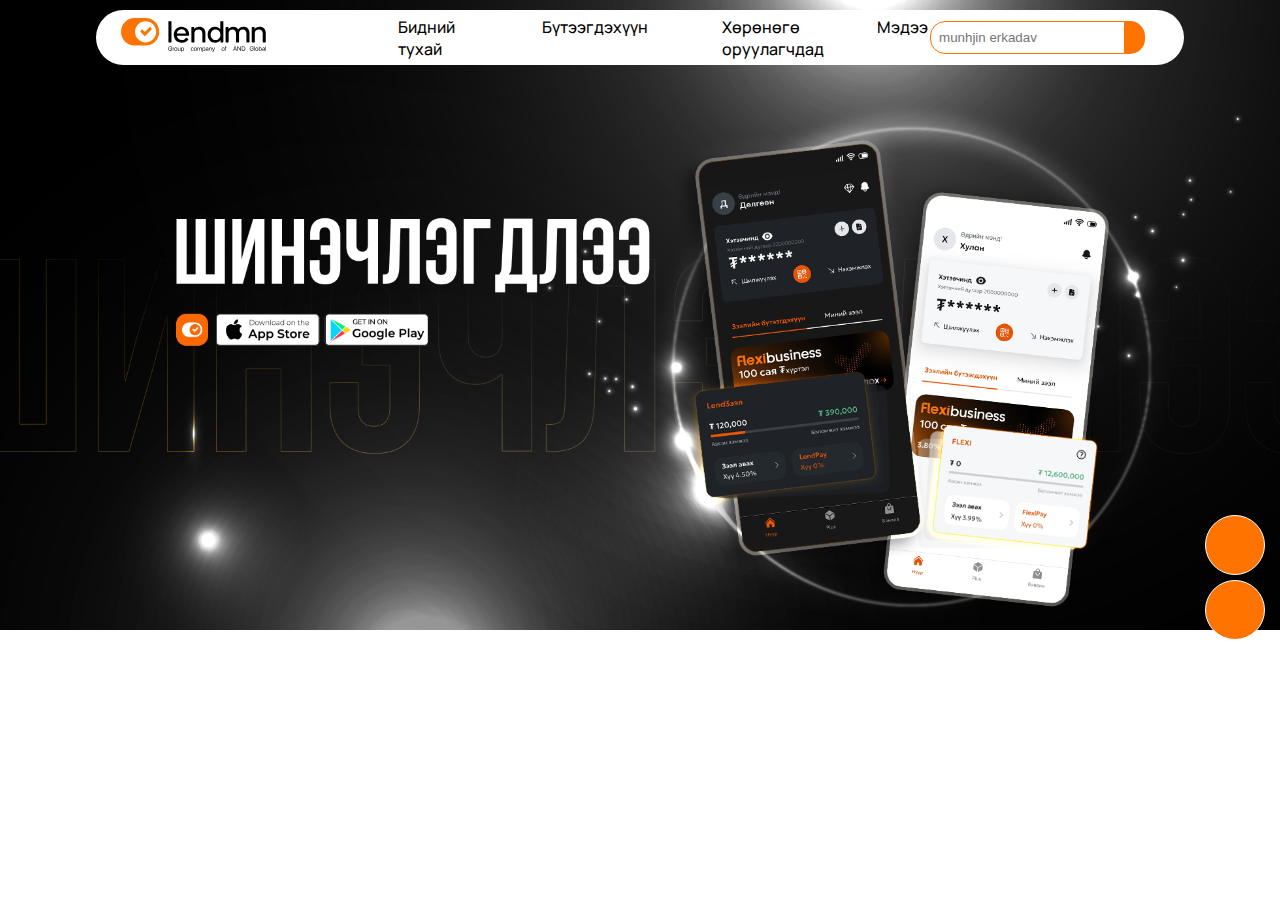
==== Html,Css,Js gap/web/index.html @ 4eb61ac3 "Add files via upload" ====
<!DOCTYPE html>
<html lang="en">
  <head>
    <meta charset="UTF-8" />
    <meta name="viewport" content="width=device-width, initial-scale=1.0" />
    <title>LendMN</title>
    <link rel="stylesheet" href="./style.css" />
    <link
      rel="stylesheet"
      href="https://cdnjs.cloudflare.com/ajax/libs/font-awesome/6.6.0/css/all.min.css"
      integrity="sha512-Kc323vGBEqzTmouAECnVceyQqyqdsSiqLQISBL29aUW4U/M7pSPA/gEUZQqv1cwx4OnYxTxve5UMg5GT6L4JJg=="
      crossorigin="anonymous"
      referrerpolicy="no-referrer"
    />
    <link rel="preconnect" href="https://fonts.googleapis.com" />
    <link rel="preconnect" href="https://fonts.gstatic.com" crossorigin />
    <link
      href="https://fonts.googleapis.com/css2?family=Manrope:wght@200..800&display=swap"
      rel="stylesheet"
    />
  </head>
  <body>
    <div class="menu_conn">
      <div class="menu">
        <a href="">
          <div class="menu_icon">
            <img src="./img/lendmn logo.svg" alt="" />
          </div>
        </a>

        <div class="menu_items">
          <a href="https://lend.mn/about-us/">
            <div class="menu_item">Бидний тухай</div>
          </a>
          <div class="menu_items" id="menu_dropdown">
            <a href="">
              <div class="menu_item" id="menu_item_dropdown">
                Бүтээгдэхүүн <i class="fa-solid fa-caret-down"></i>
              </div>
            </a>

            <div class="suldee">
              <a href=""><div class="suldee_item">Зээлийн бүтээгдэхүүн</div></a>
              <a href=""><div class="suldee_item">Хөрөнөгө оруулалт</div></a>
            </div>
          </div>

          <a href="https://lend.mn/for-investors/">
            <div class="menu_item">Хөрөнөгө оруулагчдад</div></a
          >
          <a href="https://lend.mn/category/news/">
            <div class="menu_item">Мэдээ</div></a
          >
        </div>

        <div class="menu_search">
          <div class="search">
            <input type="text" placeholder="munhjin erkadav" />
          </div>
          <div class="search_icon">
            <i class="fa-solid fa-magnifying-glass"></i>
          </div>
        </div>
        <div class="menu_globe">
          <i class="fa-solid fa-globe"></i>
        </div>
      </div>
      <div class="background_cover">
        <img src="./img/lendmn cover.png" alt="Cover image error" />
      </div>
    </div>
    <div class="anar">
      <div class="anar_item">
        <i class="fa-solid fa-earth-americas"></i>
      </div>
      <div class="bagsh">
        <div class="galaa">
          <p class="ug">Зээлийн тоолуур</p>
        </div>
        <div class="anar_item"><i class="fa-solid fa-calculator"></i></div>
      </div>
    </div>
  </body>
</html>
---- Html,Css,Js gap/web/style.css ----
* {
  margin: 0;
  padding: 0;
  box-sizing: border-box;
}
body {
  font-family: "Manrope", sans-serif;
}
.menu_conn {
  width: 100%;
  height: 400px;
  display: flex;
  justify-content: center;
}
.menu_conn .menu {
  width: 85%;
  height: 55px;
  background-color: #fff;
  display: flex;
  align-items: center;
  margin-top: 10px;
  border-radius: 45px;
  position: absolute;
  z-index: 100;
}
.background_cover {
  width: 100%;
  height: 70vh;
  position: relative;
}
.background_cover img {
  width: 100%;
  height: 100%;
  object-fit: cover;
}

.menu .menu_icon {
  width: 50%;
  margin-left: 25px;
}
.menu a .menu_icon img {
  width: 100%;
}
.menu .menu_items {
  width: 57%;
  display: flex;
  color: #1a1a1a;
  justify-content: space-evenly;
}
.menu .menu_items a {
  text-decoration: none;
  padding: 12px;
  color: black;
  font-weight: 500;
}
.menu .menu_items a:hover {
  outline: 1px solid #ff7300;
  border-radius: 25px;
  text-decoration: underline;
}
.menu .menu_search {
  width: 18%;
}
.menu .menu_globe {
  width: 5%;
}

.menu .menu_search {
  display: flex;
  justify-content: center;
}

.menu .menu_search input {
  padding: 8px;
  border: none;
  outline: none;
  border-radius: 15px 0 0 15px;
  border: 1px solid #ff7300;
}
.menu .menu_search .search_icon {
  padding: 4px;
  background-color: #ff7300;
  border-radius: 0 15px 15px 0;
  color: white;
  padding-left: 8px;
  padding-right: 12px;
  display: flex;
  justify-content: center;
  align-items: center;
  cursor: pointer;
}
.menu .menu_globe i {
  font-size: 25px;
  margin-left: 15px;
  color: #ff7300;
}
.anar {
  width: 65px;
  height: 125px;
  /* display: flex;
  flex-direction: column; */
  position: absolute;
  right: 10px;
  bottom: 260px;

  position: fixed;
}
.anar .anar_item {
  width: 60px;
  height: 60px;
  background-color: #ff7300;
  border: 1px solid #fff;
  margin-bottom: 5px;
  border-radius: 50%;
  cursor: pointer;
  color: #fff;
  display: flex;
  justify-content: center;
  align-items: center;
}
.anar .anar_item i {
  font-size: 20px;
}
.galaa {
  width: 100px;
  height: 25px;
  background-color: white;
  position: absolute;
  right: 75px;
  margin-top: 20px;
  display: none;
}
.ug {
  color: black;
  font-size: 10px;
  width: 100px;
  display: flex;
  align-items: center;
  justify-content: center;
}
.bagsh:hover .galaa {
  display: block;
}

.menu #menu_item_dropdown i {
  padding-left: 5px;
}
.menu_dropdown {
  width: 100%;
  height: 100%;
}
.suldee {
  display: none;
}
.suldee_item {
  width: 100px;
  height: 50px;
  background-color: #fff;
}
#menu_dropdown:hover .suldee {
  display: block;
}
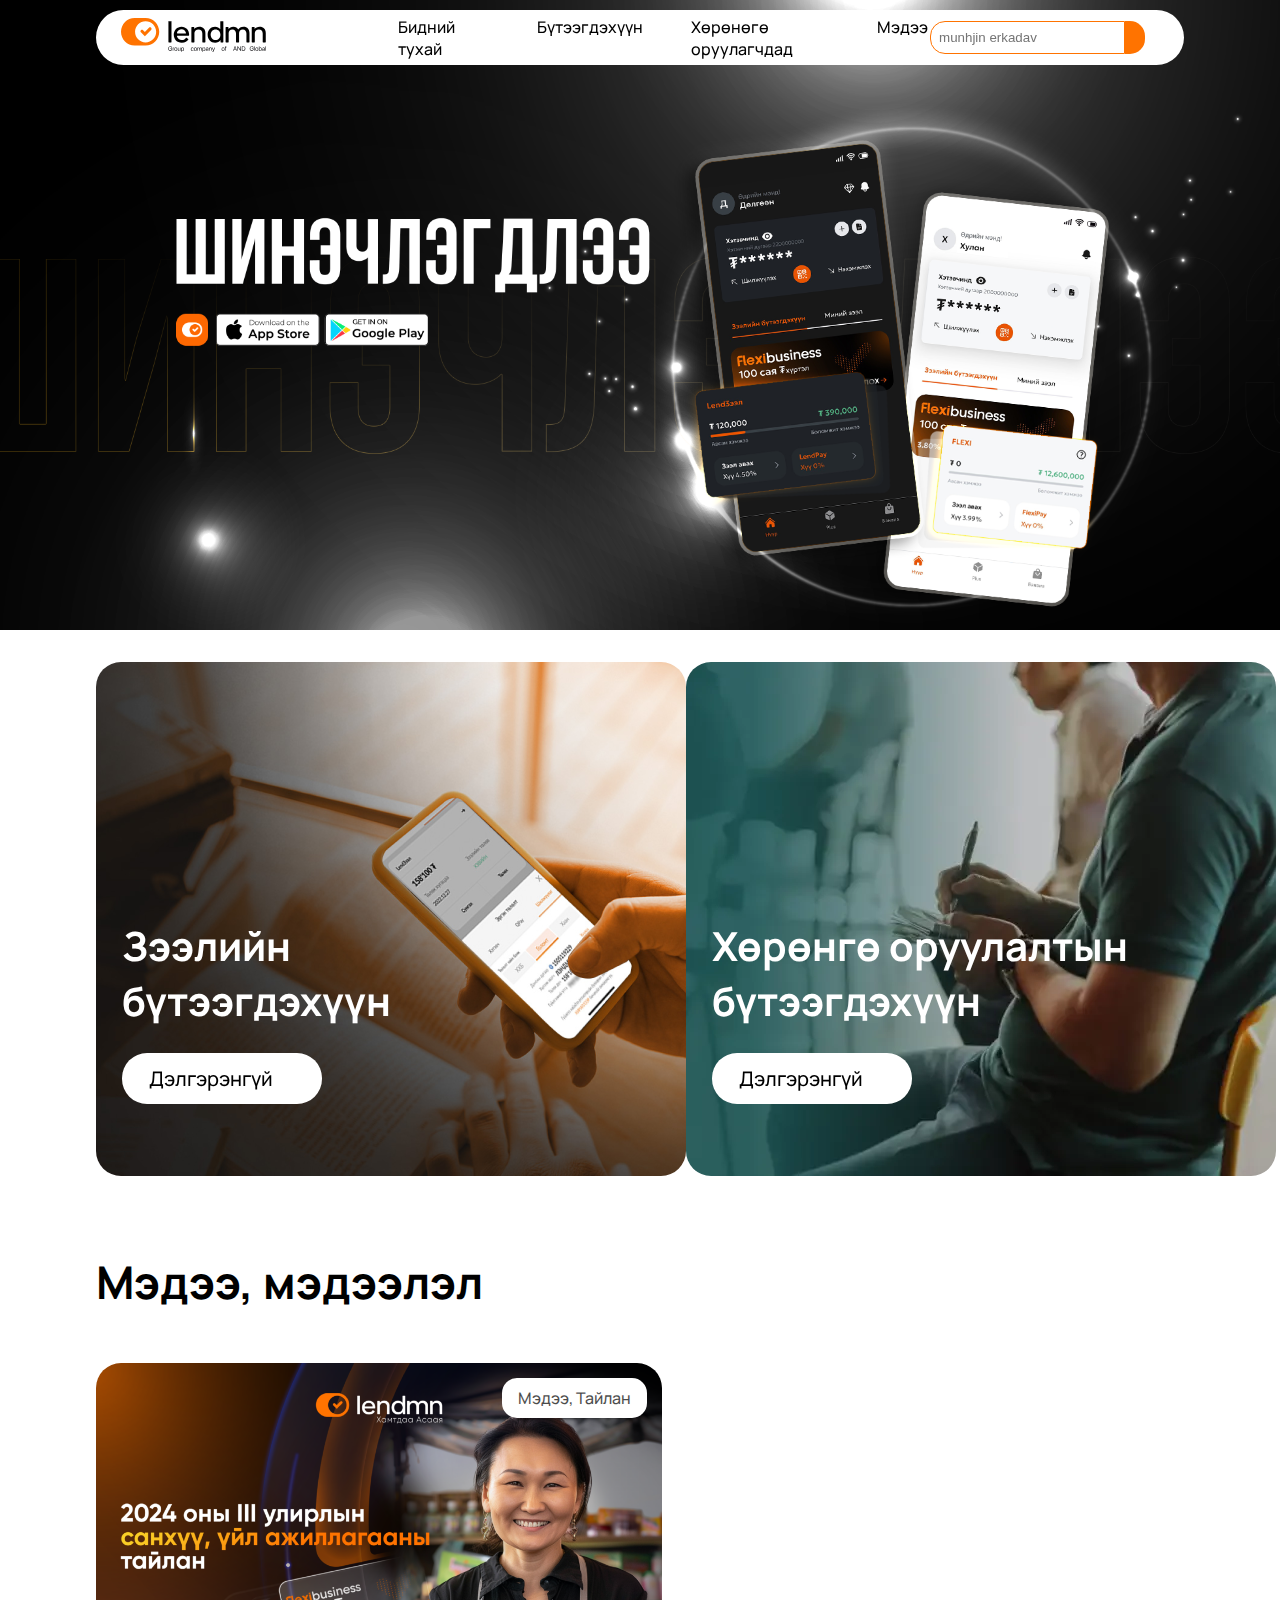
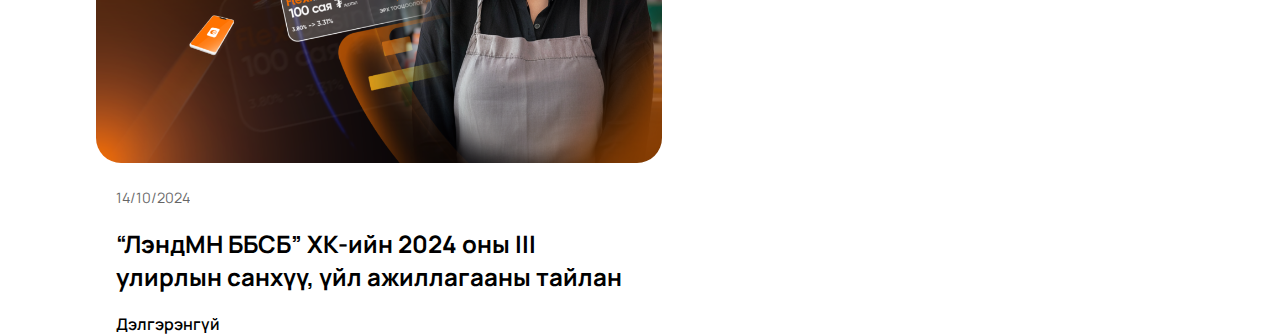
==== commit 022638f2: "Add files via upload" ====
--- a/Html,Css,Js gap/web/index.html
+++ b/Html,Css,Js gap/web/index.html
@@ -29,11 +29,11 @@
         </a>
 
         <div class="menu_items">
-          <a href="https://lend.mn/about-us/">
+          <a class="a_tag" href="https://lend.mn/about-us/">
             <div class="menu_item">Бидний тухай</div>
           </a>
           <div class="menu_items" id="menu_dropdown">
-            <a href="">
+            <a class="a_tag" href="">
               <div class="menu_item" id="menu_item_dropdown">
                 Бүтээгдэхүүн <i class="fa-solid fa-caret-down"></i>
               </div>
@@ -41,14 +41,16 @@
 
             <div class="suldee">
               <a href=""><div class="suldee_item">Зээлийн бүтээгдэхүүн</div></a>
-              <a href=""><div class="suldee_item">Хөрөнөгө оруулалт</div></a>
+              <a href=""
+                ><div class="suldee_item suldee_top">Хөрөнөгө оруулалт</div></a
+              >
             </div>
           </div>
 
-          <a href="https://lend.mn/for-investors/">
+          <a class="a_tag" href="https://lend.mn/for-investors/">
             <div class="menu_item">Хөрөнөгө оруулагчдад</div></a
           >
-          <a href="https://lend.mn/category/news/">
+          <a class="a_tag" href="https://lend.mn/category/news/">
             <div class="menu_item">Мэдээ</div></a
           >
         </div>
@@ -80,5 +82,74 @@
         <div class="anar_item"><i class="fa-solid fa-calculator"></i></div>
       </div>
     </div>
+
+    <div class="container">
+      <div class="con_header">
+        <h1>Финтек бүтээгдэхүүнүүд</h1>
+      </div>
+      <div class="con_item">
+        <div>
+          <div class="con_items">
+            <h2>
+              Зээлийн <br />
+              бүтээгдэхүүн
+            </h2>
+            <a href="" class="con_button">
+              <p>Дэлгэрэнгүй</p>
+              <i class="fa-solid fa-circle-chevron-right"></i>
+            </a>
+          </div>
+          <div class="conn_image_1">
+            <img src="./img/main img_1.png" alt="" />
+          </div>
+        </div>
+        <div>
+          <div class="con_items_2">
+            <h2>
+              Хөрөнгө оруулалтын <br />
+              бүтээгдэхүүн
+            </h2>
+            <a href="" class="con_button_2">
+              <p>Дэлгэрэнгүй</p>
+              <i class="fa-solid fa-circle-chevron-right"></i>
+            </a>
+          </div>
+          <div class="conn_image_2">
+            <img src="./img/main img_2.webp" alt="" />
+          </div>
+        </div>
+      </div>
+    </div>
+
+    <div class="container_2">
+      <div class="con_header">
+        <h1>Мэдээ, мэдээлэл</h1>
+      </div>
+
+      <div class="con_2_item">
+        <a href="#">
+          <div class="con_2_itemss">
+            <div class="con_2_img">
+              <img src="./img/medee medeelel.png" alt="error medee medeelel" />
+              <div class="con_2_img_item">
+                <p>Мэдээ, Тайлан</p>
+              </div>
+            </div>
+          </div>
+        </a>
+        <div class="con_2_item_item">
+          <h4 class="con_2_item_date">14/10/2024</h4>
+          <a href="#" class="con_2_item_a">
+            <h2 class="con_2_item_header">
+              “ЛэндМН ББСБ” ХК-ийн 2024 оны III улирлын санхүү, үйл ажиллагааны
+              тайлан
+            </h2>
+          </a>
+          <a href="#" class="con_2_item_button">
+            <p>Дэлгэрэнгүй <i class="fa-solid fa-circle-chevron-right"></i></p>
+          </a>
+        </div>
+      </div>
+    </div>
   </body>
 </html>
--- a/Html,Css,Js gap/web/style.css
+++ b/Html,Css,Js gap/web/style.css
@@ -3,15 +3,19 @@
   padding: 0;
   box-sizing: border-box;
 }
+
 body {
   font-family: "Manrope", sans-serif;
 }
+
 .menu_conn {
   width: 100%;
   height: 400px;
   display: flex;
   justify-content: center;
-}
+  position: relative;
+}
+
 .menu_conn .menu {
   width: 85%;
   height: 55px;
@@ -22,12 +26,28 @@
   border-radius: 45px;
   position: absolute;
   z-index: 100;
-}
+  animation: menu_drop 1s ease-in-out;
+  position: fixed;
+}
+
+@keyframes menu_drop {
+  0% {
+    margin-top: -100px;
+  }
+  50% {
+    margin-top: -50px;
+  }
+  100% {
+    margin-top: 0;
+  }
+}
+
 .background_cover {
   width: 100%;
   height: 70vh;
   position: relative;
 }
+
 .background_cover img {
   width: 100%;
   height: 100%;
@@ -35,32 +55,48 @@
 }
 
 .menu .menu_icon {
+  width: 100%;
+  margin-left: 25px;
+}
+
+.menu .menu_icon img {
   width: 50%;
-  margin-left: 25px;
-}
-.menu a .menu_icon img {
-  width: 100%;
-}
+  height: 100%;
+  object-fit: contain;
+}
+
 .menu .menu_items {
   width: 57%;
   display: flex;
   color: #1a1a1a;
   justify-content: space-evenly;
 }
+
+.menu .menu_items .a_tag {
+  text-decoration: none;
+  padding: 12px;
+  color: black;
+  font-weight: 500;
+  display: inline;
+}
+
 .menu .menu_items a {
   text-decoration: none;
   padding: 12px;
   color: black;
   font-weight: 500;
-}
-.menu .menu_items a:hover {
+  display: inline;
+}
+.menu .menu_items .a_tag:hover {
   outline: 1px solid #ff7300;
   border-radius: 25px;
   text-decoration: underline;
 }
+
 .menu .menu_search {
   width: 18%;
 }
+
 .menu .menu_globe {
   width: 5%;
 }
@@ -77,6 +113,7 @@
   border-radius: 15px 0 0 15px;
   border: 1px solid #ff7300;
 }
+
 .menu .menu_search .search_icon {
   padding: 4px;
   background-color: #ff7300;
@@ -89,22 +126,52 @@
   align-items: center;
   cursor: pointer;
 }
+
 .menu .menu_globe i {
   font-size: 25px;
   margin-left: 15px;
   color: #ff7300;
 }
+
+#menu_dropdown {
+  width: 200px;
+}
+
+#menu_dropdown:hover .suldee {
+  display: block;
+  position: absolute;
+  top: 100%;
+  background-color: #fff;
+  box-shadow: 0 4px 6px rgba(0, 0, 0, 0.1);
+  border-radius: 10px;
+}
+
+.suldee {
+  display: none;
+  width: 200px;
+}
+
+.suldee_item {
+  padding: 10px;
+  color: #333;
+  cursor: pointer;
+  width: 100%;
+  height: 100%;
+}
+
+.suldee_item:hover {
+  background-color: #ff7300;
+  color: #fff;
+}
+
 .anar {
   width: 65px;
   height: 125px;
-  /* display: flex;
-  flex-direction: column; */
-  position: absolute;
+  position: fixed;
   right: 10px;
-  bottom: 260px;
-
-  position: fixed;
-}
+  bottom: 100px;
+}
+
 .anar .anar_item {
   width: 60px;
   height: 60px;
@@ -118,9 +185,15 @@
   justify-content: center;
   align-items: center;
 }
+
 .anar .anar_item i {
   font-size: 20px;
 }
+
+.bagsh:hover .galaa {
+  display: block;
+}
+
 .galaa {
   width: 100px;
   height: 25px;
@@ -130,6 +203,7 @@
   margin-top: 20px;
   display: none;
 }
+
 .ug {
   color: black;
   font-size: 10px;
@@ -138,25 +212,222 @@
   align-items: center;
   justify-content: center;
 }
-.bagsh:hover .galaa {
-  display: block;
-}
-
-.menu #menu_item_dropdown i {
-  padding-left: 5px;
-}
-.menu_dropdown {
-  width: 100%;
-  height: 100%;
-}
-.suldee {
-  display: none;
-}
-.suldee_item {
-  width: 100px;
+
+.suldee_top {
+  border-top: 1px solid gray;
+}
+
+.container {
+  margin-top: 200px;
+  width: 100%;
+  flex-wrap: wrap;
+}
+.con_item {
+  width: 100%;
+  display: flex;
+}
+.con_items {
+  width: 100%;
+  display: flex;
+  justify-content: space-between;
+}
+
+.container {
+  width: 85%;
+  margin-top: 150px;
+  margin-left: 7.5%;
+  margin-right: 7.5%;
+  display: flex;
+  flex-direction: column;
+}
+.con_item {
+  display: flex;
+  justify-content: space-between;
+}
+.con_header {
+  margin-bottom: 50px;
+}
+.con_items {
+  width: 100%;
   height: 50px;
-  background-color: #fff;
-}
-#menu_dropdown:hover .suldee {
-  display: block;
-}
+  display: flex;
+  flex-direction: column;
+  position: absolute;
+  z-index: 100;
+  margin-top: 20%;
+  margin-left: 2%;
+}
+.con_header h1 {
+  font-size: 45px;
+}
+.con_item h2 {
+  font-size: 40px;
+  color: #fff;
+}
+.con_button {
+  background-color: white;
+  width: 200px;
+  padding: 12px;
+  border-radius: 25px;
+  margin-top: 25px;
+  display: flex;
+  justify-content: space-evenly;
+  align-items: center;
+}
+.con_button:hover {
+  background-color: #ff7300;
+  color: #fff;
+}
+.con_button:hover p {
+  text-decoration: underline;
+}
+.con_items a {
+  color: black;
+  text-decoration: none;
+  font-weight: 500;
+  font-size: 20px;
+}
+.con_item a i {
+  margin-left: 5px;
+}
+.conn_image_2 {
+  position: relative;
+}
+.conn_image_1 img {
+  border-radius: 25px;
+}
+
+.con_button_2 {
+  background-color: white;
+  width: 200px;
+  padding: 12px;
+  border-radius: 25px;
+  margin-top: 25px;
+  display: flex;
+  justify-content: space-evenly;
+  align-items: center;
+}
+
+.con_items_2 a {
+  color: black;
+  text-decoration: none;
+  font-weight: 500;
+  font-size: 20px;
+}
+.conn_image_2 {
+  position: relative;
+}
+.conn_image_2 img {
+  border-radius: 25px;
+}
+
+.con_items_2 {
+  position: absolute;
+  z-index: 100;
+  margin-top: 20%;
+  margin-left: 2%;
+}
+
+.con_items_2 .con_button_2:hover {
+  background-color: #1c5858;
+  color: #fff;
+}
+
+.con_button_2:hover p {
+  text-decoration: underline;
+}
+
+
+
+.container_2 {
+  margin-top: 70px;
+  width: 85%;
+  margin-left: 7.5%;
+}
+
+.container_2 .con_2_item {
+  display: flex;
+  flex-wrap: wrap;
+  justify-content: space-between;
+  gap: 20px;
+}
+
+.container_2 .con_2_img {
+  position: relative;
+  width: 100%;
+}
+
+.container_2 .con_2_img img {
+  width: 100%;
+  height: 400px;
+  object-fit: cover;
+  border-radius: 25px;
+}
+
+.con_2_img_item {
+  width: 145px;
+  height: 40px;
+  background-color: white;
+  color: black;
+  position: absolute;
+  top: 15px;
+  right: 15px;
+  z-index: 10;
+  display: flex;
+  justify-content: center;
+  align-items: center;
+  border-radius: 15px;
+}
+
+.con_2_img_item p {
+  opacity: 0.7;
+  font-weight: 500;
+}
+
+.con_2_item_item {
+  display: flex;
+  flex-direction: column;
+  justify-content: center;
+  width: 50%;
+  padding-left: 20px;
+}
+
+.con_2_item_header {
+  margin-top: 20px;
+  margin-bottom: 20px;
+  color: black;
+  font-size: 1.5rem;
+  font-weight: 700;
+}
+
+.con_2_item_header:hover {
+  text-decoration: underline;
+  color: #ff7300;
+}
+
+.con_2_item_date {
+  opacity: 0.6;
+  font-weight: 400;
+  font-size: 0.9rem;
+}
+
+.con_2_item_button {
+  text-decoration: none;
+  color: #000;
+  font-weight: 600;
+}
+
+.con_2_item_button:hover {
+  color: #ff7300;
+}
+
+.con_2_item_button:hover p {
+  text-decoration: underline;
+}
+
+.con_2_item_button i {
+  margin-left: 7px;
+}
+.con_2_item_a{
+  text-decoration: none;
+}
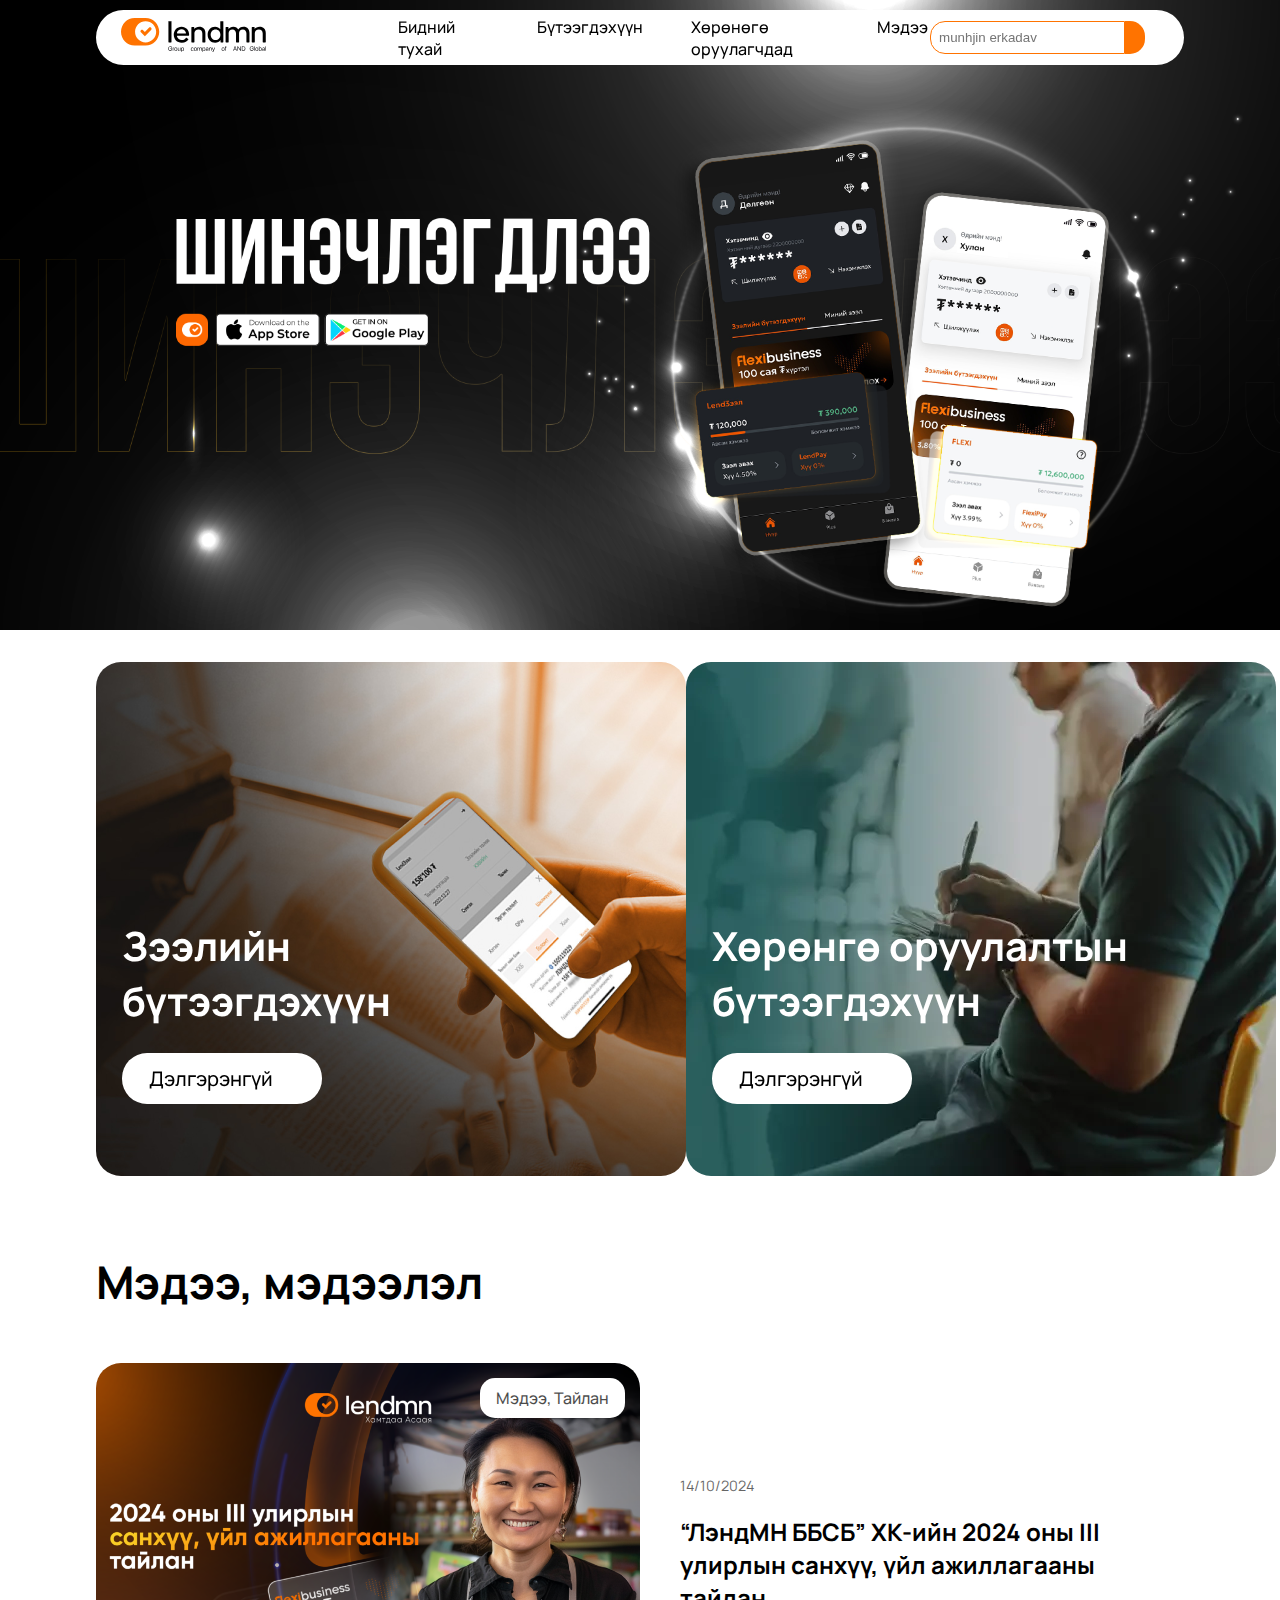
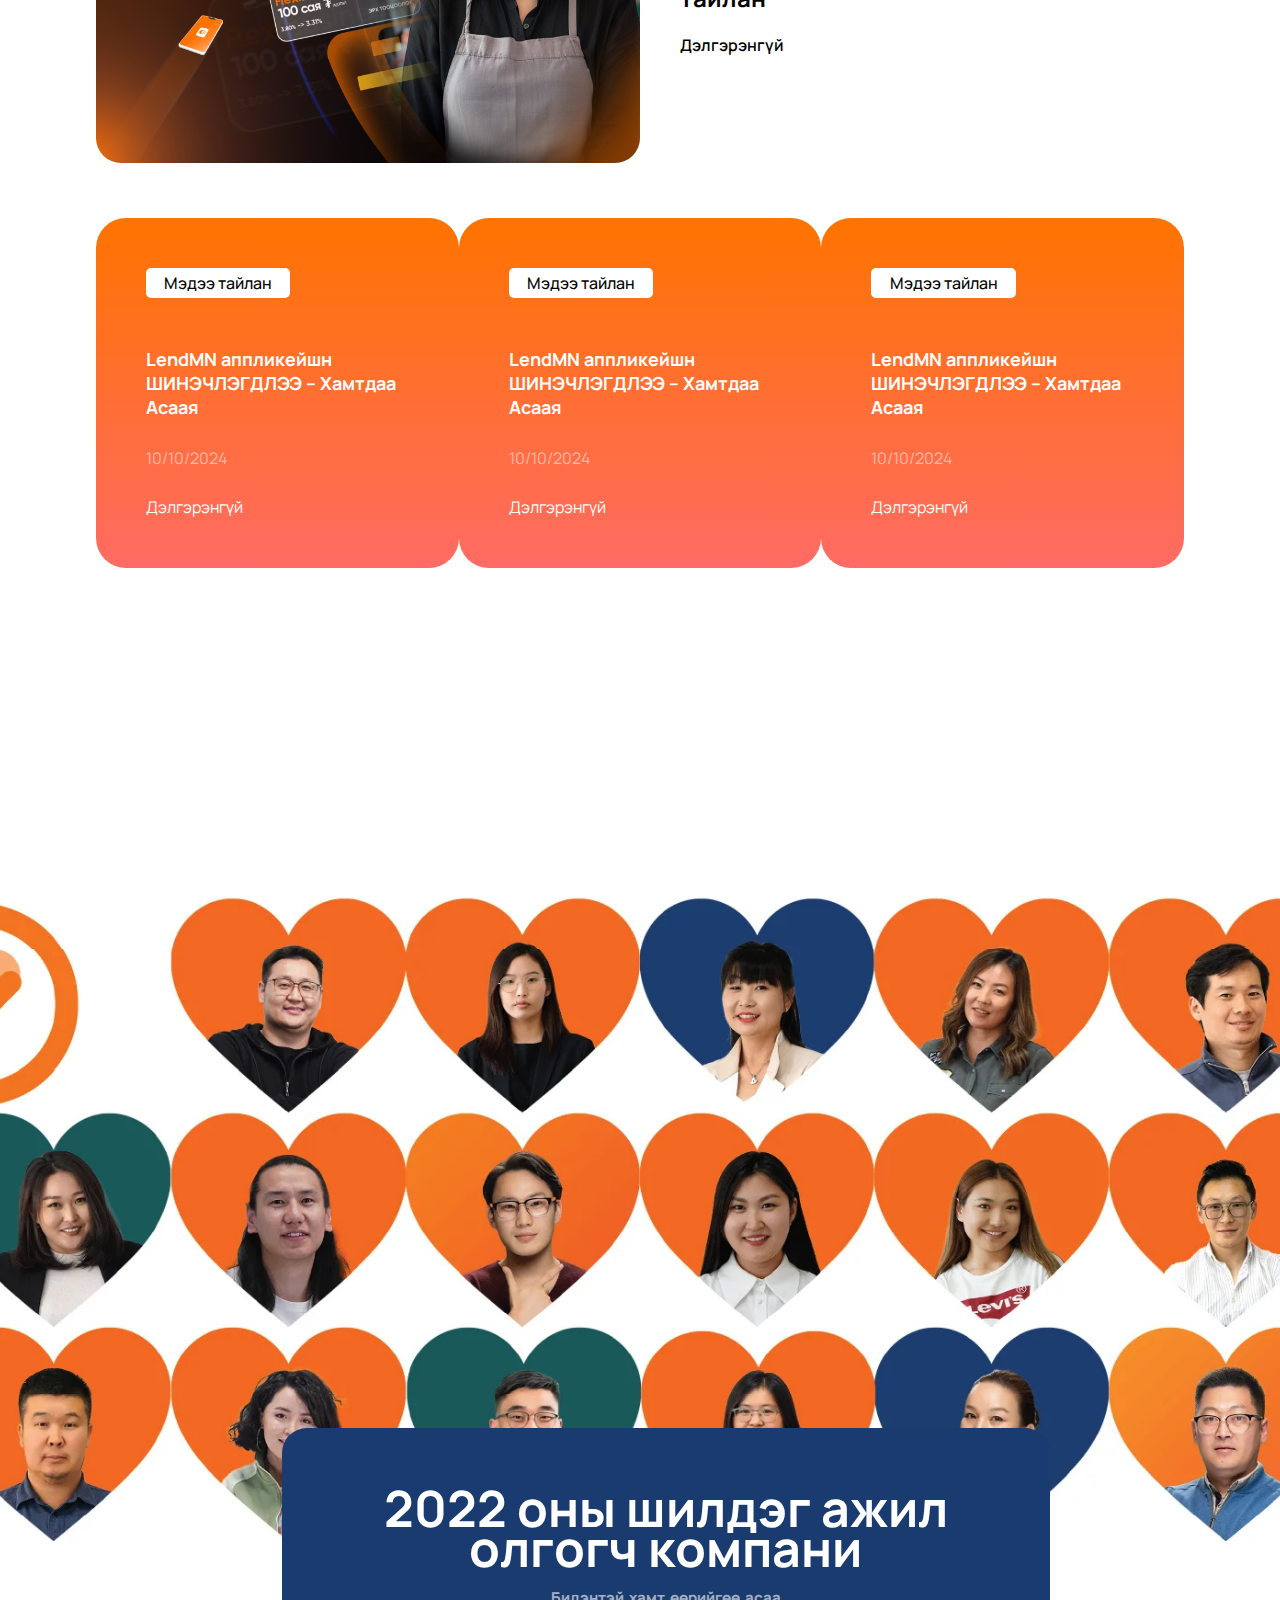
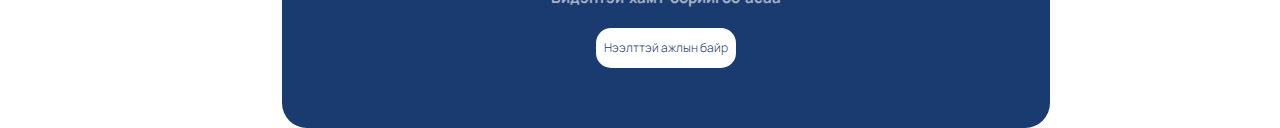
==== commit a82504e5: "Add files via upload" ====
--- a/Html,Css,Js gap/web/index.html
+++ b/Html,Css,Js gap/web/index.html
@@ -38,7 +38,6 @@
                 Бүтээгдэхүүн <i class="fa-solid fa-caret-down"></i>
               </div>
             </a>
-
             <div class="suldee">
               <a href=""><div class="suldee_item">Зээлийн бүтээгдэхүүн</div></a>
               <a href=""
@@ -46,7 +45,6 @@
               >
             </div>
           </div>
-
           <a class="a_tag" href="https://lend.mn/for-investors/">
             <div class="menu_item">Хөрөнөгө оруулагчдад</div></a
           >
@@ -151,5 +149,57 @@
         </div>
       </div>
     </div>
+    <div class="container_3">
+      <div class="cards">
+        <div class="card_items">
+          <a href=""> <div class="medee">Мэдээ тайлан</div></a>
+          <div class="update">
+            <a href=""> LendMN аппликейшн ШИНЭЧЛЭГДЛЭЭ – Хамтдаа Асаая </a>
+          </div>
+          <div class="con_3_date"><a href=""> 10/10/2024 </a></div>
+          <div class="con_3_a">
+            <a href="">
+              Дэлгэрэнгүй <i class="fa-solid fa-circle-chevron-right"></i>
+            </a>
+          </div>
+        </div>
+        <div class="card_items">
+          <a href=""> <div class="medee">Мэдээ тайлан</div></a>
+          <div class="update">
+            <a href=""> LendMN аппликейшн ШИНЭЧЛЭГДЛЭЭ – Хамтдаа Асаая </a>
+          </div>
+          <div class="con_3_date"><a href=""> 10/10/2024 </a></div>
+          <div class="con_3_a">
+            <a href="">
+              Дэлгэрэнгүй <i class="fa-solid fa-circle-chevron-right"></i>
+            </a>
+          </div>
+        </div>
+        <div class="card_items">
+          <a href=""> <div class="medee">Мэдээ тайлан</div></a>
+          <div class="update">
+            <a href=""> LendMN аппликейшн ШИНЭЧЛЭГДЛЭЭ – Хамтдаа Асаая </a>
+          </div>
+          <div class="con_3_date"><a href=""> 10/10/2024 </a></div>
+          <div class="con_3_a">
+            <a href="">
+              Дэлгэрэнгүй <i class="fa-solid fa-circle-chevron-right"></i>
+            </a>
+          </div>
+        </div>
+      </div>
+    </div>
+    <div class="itgel">
+      <div class="itgel_img">
+        <img src="./img/itgel.webp" alt="" />
+      </div>
+      <div class="itgel_item">
+        <h1>2022 оны шилдэг ажил <br> олгогч компани</h1>
+        <h5>Бидэнтэй хамт өөрийгөө асаа</h5>
+        <a href="">
+          <p>Нээлттэй ажлын байр</p>
+        </a>
+      </div>
+    </div>
   </body>
 </html>
--- a/Html,Css,Js gap/web/style.css
+++ b/Html,Css,Js gap/web/style.css
@@ -28,6 +28,7 @@
   z-index: 100;
   animation: menu_drop 1s ease-in-out;
   position: fixed;
+  z-index: 9999;
 }
 
 @keyframes menu_drop {
@@ -337,8 +338,6 @@
   text-decoration: underline;
 }
 
-
-
 .container_2 {
   margin-top: 70px;
   width: 85%;
@@ -347,7 +346,6 @@
 
 .container_2 .con_2_item {
   display: flex;
-  flex-wrap: wrap;
   justify-content: space-between;
   gap: 20px;
 }
@@ -428,6 +426,143 @@
 .con_2_item_button i {
   margin-left: 7px;
 }
-.con_2_item_a{
-  text-decoration: none;
-}
+.con_2_item_a {
+  text-decoration: none;
+}
+.container_3 {
+  display: flex;
+  justify-content: space-between;
+  margin-top: 50px;
+  margin-bottom: 50px;
+  width: 85%;
+  margin-left: 7.5%;
+  margin-right: 7.5%;
+}
+.container_3 .cards {
+  display: flex;
+  justify-content: space-between;
+  align-items: center;
+  width: 100%;
+}
+.container_3 .card_items {
+  display: flex;
+  flex-direction: column;
+  background-image: linear-gradient(to top, #ff6b64 0%, #ff7300 100%);
+  width: 400px;
+  height: 350px;
+  justify-content: space-between;
+  border-radius: 30px;
+  padding: 50px 50px 50px 50px;
+  color: white;
+}
+.card_items .medee {
+  width: 55%;
+  height: 10%;
+  padding: 15px;
+  background-color: white;
+  display: flex;
+  justify-content: center;
+  align-items: center;
+  color: black;
+  border-radius: 5px;
+  font-weight: 500;
+  cursor: pointer;
+}
+.card_items .medee:hover {
+  text-decoration: underline;
+}
+.card_items a {
+  text-decoration: none;
+  color: white;
+}
+.card_items .update {
+  font-size: 18px;
+  font-weight: bold;
+  color: white;
+}
+
+.card_items .update:hover {
+  text-decoration: underline;
+}
+.con_3_date {
+  opacity: 0.5;
+}
+.con_3_date:hover {
+  text-decoration: underline;
+}
+.con_3_a {
+  color: white;
+}
+.con_3_a i {
+  margin-left: 7px;
+}
+.con_3_a:hover {
+  text-decoration: underline;
+}
+
+.itgel {
+  width: 100%;
+  height: auto;
+}
+.itgel_item {
+  width: 60%;
+  height: 300px;
+  background-color: #1a3b70;
+  display: flex;
+  justify-content: center;
+  align-items: center;
+  flex-direction: column;
+  text-align: center;
+  margin-left: 22%;
+  border-radius: 25px;
+  line-height: 60px;
+  position: absolute;
+}
+.itgel_item a {
+  border-radius: 10px;
+  text-decoration: none;
+  font-weight: 300;
+  color: #1a3b70;
+}
+.itgel_item p {
+  width: 100%;
+  height: 40px;
+  padding: 8px;
+  background-color: #fff;
+  display: flex;
+  justify-content: center;
+  align-items: center;
+  border-radius: 15px;
+  font-size: 12px;
+}
+.itgel_item p:hover {
+  text-decoration: underline;
+}
+.itgel .itgel_img {
+  width: 100%;
+  height: 90vh;
+  display: flex;
+  justify-content: center;
+  align-items: center;
+}
+.itgel .itgel_img img {
+  width: 100%;
+  height: 100%;
+  object-fit: cover;
+  position: relative;
+  bottom: -250px;
+}
+
+.itgel_item h1,
+h5 {
+  color: #fff;
+}
+.itgel_item h1 {
+  font-size: 50px;
+  line-height: 40px;
+}
+.itgel_item h5 {
+  font-size: 15px;
+  opacity: 0.6;
+  word-spacing: 2px;
+}
